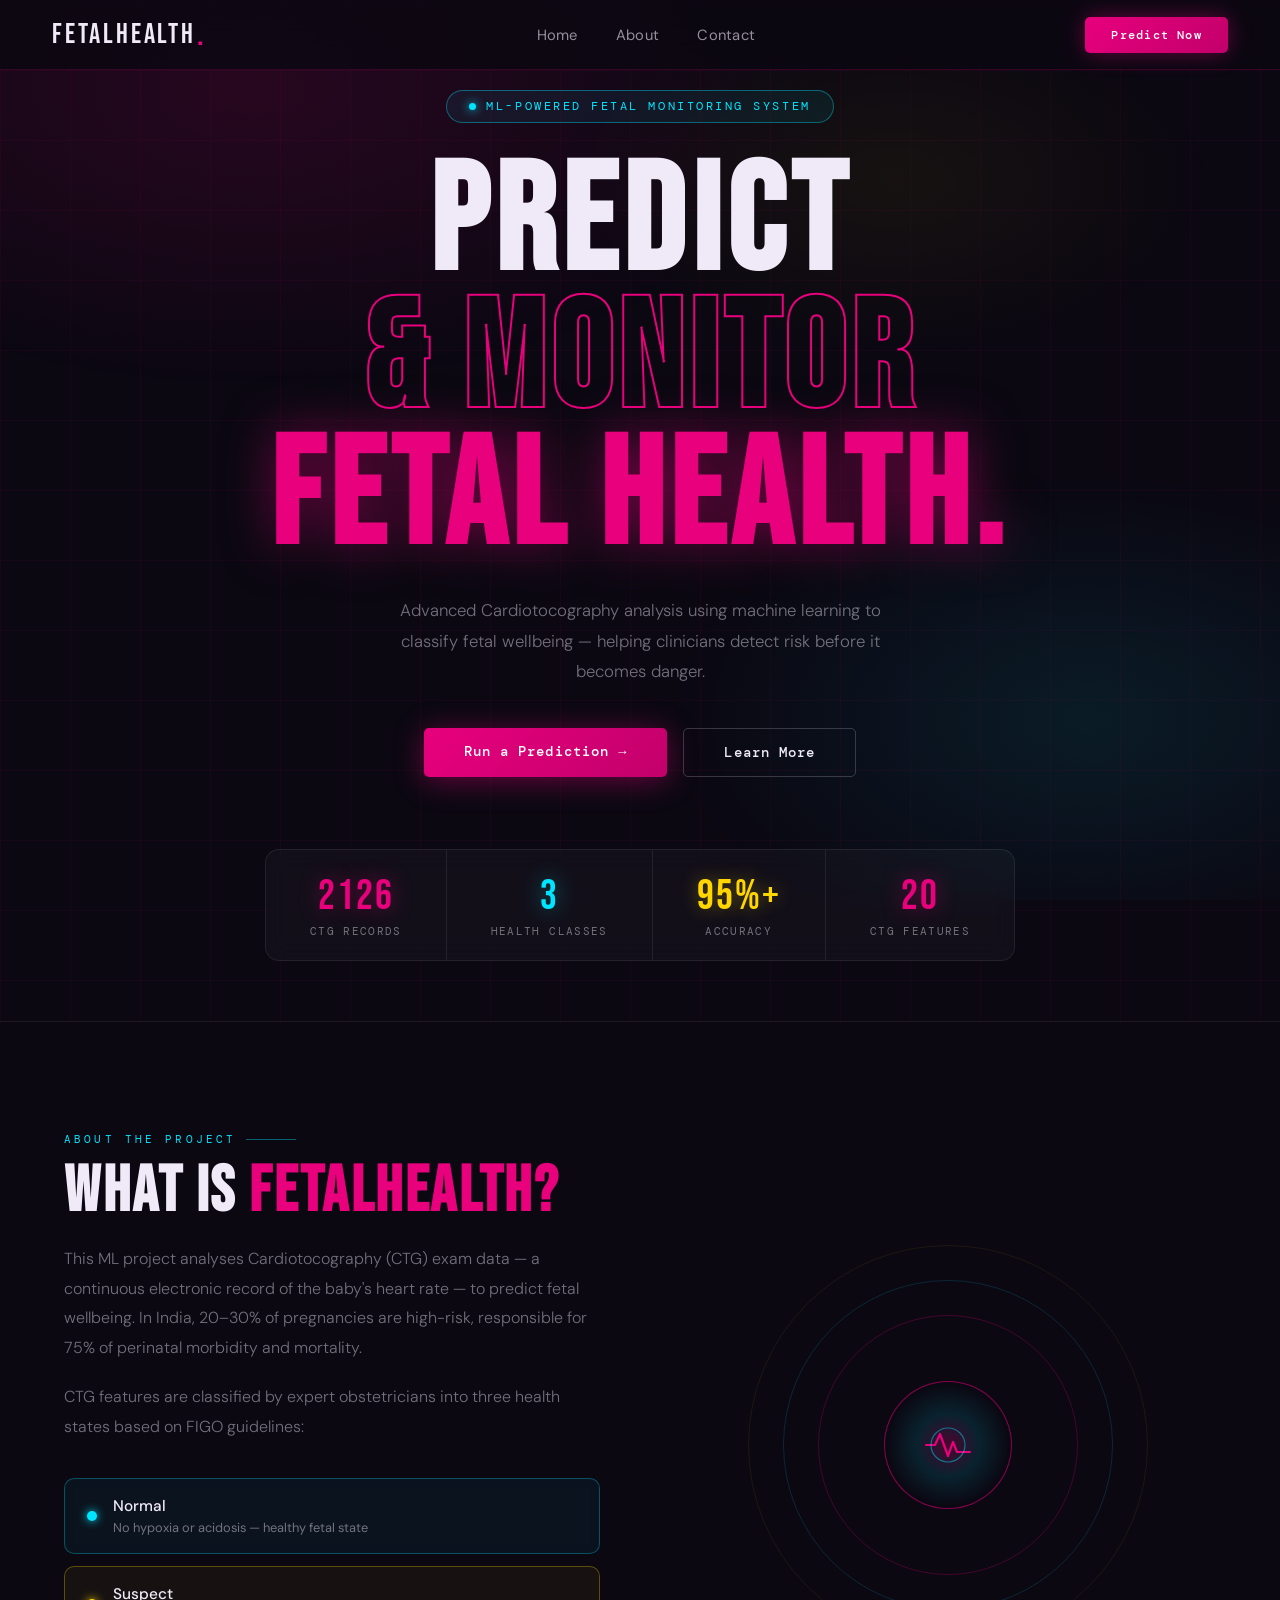
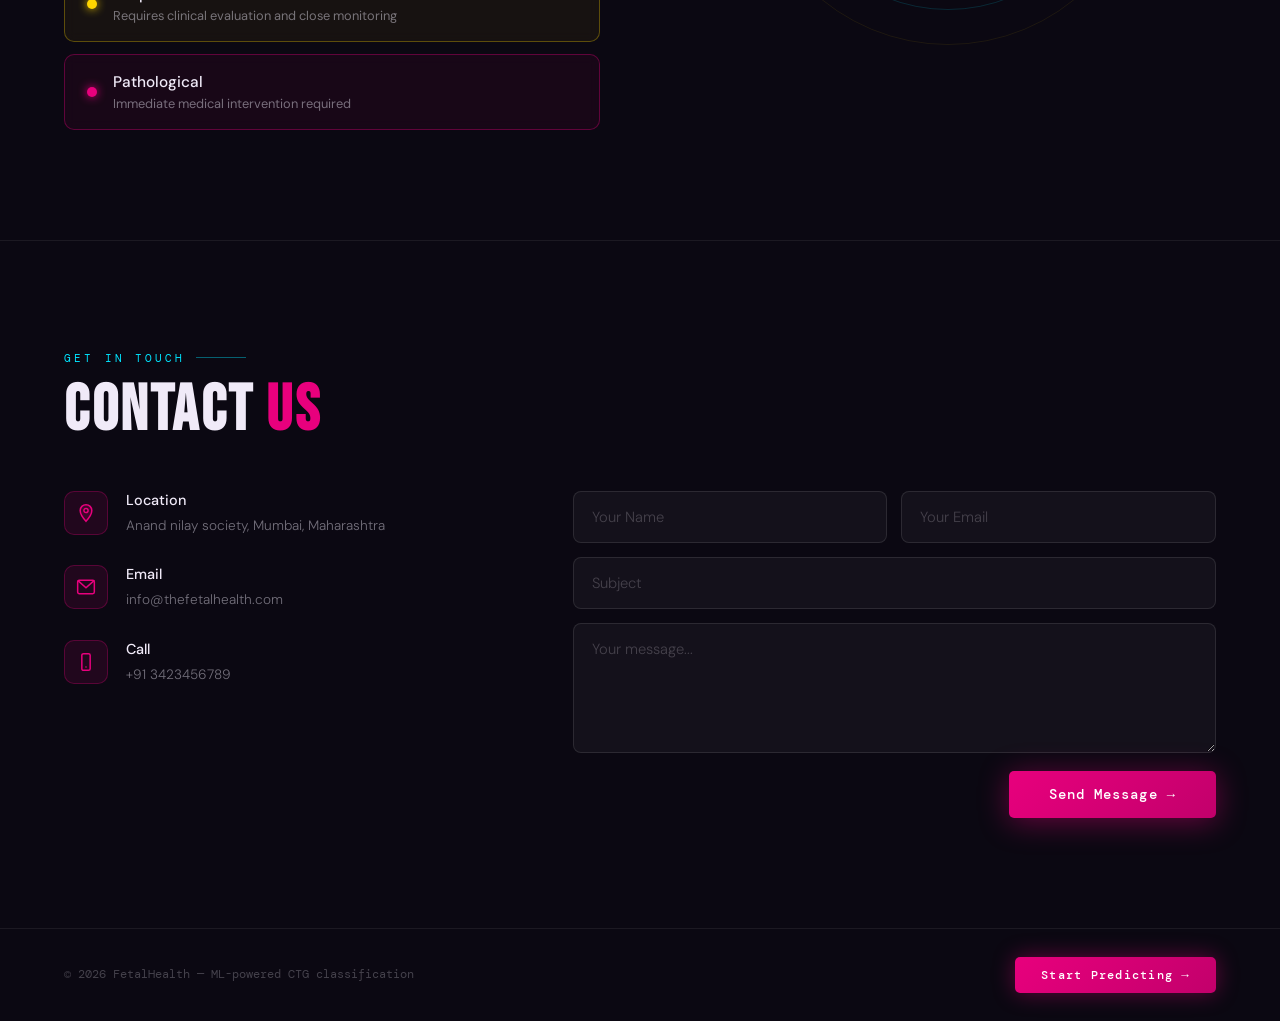
==== templates/index.html @ 4afc0b42 "Uploading All Files" ====
<!DOCTYPE html>
<html lang="en">
<head>
  <meta charset="UTF-8"/>
  <meta name="viewport" content="width=device-width, initial-scale=1.0"/>
  <title>FetalHealth — Predict & Monitor</title>
  <link href="https://fonts.googleapis.com/css2?family=Bebas+Neue&family=DM+Sans:ital,wght@0,300;0,400;0,500;1,300&family=DM+Mono:wght@400;500&display=swap" rel="stylesheet"/>
  <style>
    *,*::before,*::after{box-sizing:border-box;margin:0;padding:0}
    :root{
      --bg:#0b0812;
      --magenta:#e8007d;
      --magenta2:#ff2d9e;
      --cyan:#00e5ff;
      --gold:#ffd600;
      --white:#f0eaf8;
      --muted:rgba(240,234,248,0.45);
    }
    html{scroll-behavior:smooth}
    body{background:var(--bg);color:var(--white);font-family:'DM Sans',sans-serif;font-size:16px;overflow-x:hidden;min-height:100vh}
    body::before{
      content:'';position:fixed;inset:0;z-index:0;pointer-events:none;
      background:
        radial-gradient(ellipse 80% 60% at 20% 10%,rgba(232,0,125,0.13) 0%,transparent 55%),
        radial-gradient(ellipse 60% 50% at 85% 80%,rgba(0,229,255,0.09) 0%,transparent 55%),
        radial-gradient(ellipse 50% 40% at 70% 20%,rgba(255,214,0,0.05) 0%,transparent 50%);
    }

    /* NAV */
    nav{
      position:fixed;top:0;left:0;right:0;z-index:200;
      display:flex;align-items:center;justify-content:space-between;
      padding:0 52px;height:70px;
      background:rgba(11,8,18,0.82);
      backdrop-filter:blur(20px);
      border-bottom:1px solid rgba(232,0,125,0.18);
    }
    .logo{font-family:'Bebas Neue',sans-serif;font-size:1.75rem;letter-spacing:0.1em;color:var(--white);text-decoration:none;display:flex;align-items:center}
    .logo .dot{color:var(--magenta);font-size:2.2rem;line-height:0.5;margin-left:1px}
    .nav-links{display:flex;gap:38px;align-items:center}
    .nav-links a{color:var(--white);text-decoration:none;font-size:0.92rem;font-weight:400;opacity:0.6;transition:opacity .2s,color .2s;letter-spacing:0.02em}
    .nav-links a:hover{opacity:1;color:var(--cyan)}
    .btn-cta{
      font-family:'DM Mono',monospace;font-size:0.78rem;font-weight:500;letter-spacing:0.1em;
      padding:10px 26px;border-radius:5px;
      background:linear-gradient(135deg,var(--magenta),#c2006b);
      color:#fff;border:none;cursor:pointer;text-decoration:none;
      box-shadow:0 0 22px rgba(232,0,125,0.4);
      transition:box-shadow .25s,transform .15s;
    }
    .btn-cta:hover{box-shadow:0 0 38px rgba(232,0,125,0.65);transform:translateY(-1px)}

    /* HERO */
    .hero{
      position:relative;z-index:1;
      min-height:100vh;display:flex;flex-direction:column;align-items:center;justify-content:center;
      text-align:center;padding:90px 24px 60px;overflow:hidden;
    }
    .hero-grid{
      position:absolute;inset:0;pointer-events:none;
      background-image:linear-gradient(rgba(232,0,125,0.055) 1px,transparent 1px),linear-gradient(90deg,rgba(232,0,125,0.055) 1px,transparent 1px);
      background-size:70px 70px;
      animation:gridMove 22s linear infinite;
    }
    @keyframes gridMove{from{background-position:0 0}to{background-position:70px 70px}}
    .pill{
      position:relative;
      font-family:'DM Mono',monospace;font-size:0.72rem;letter-spacing:0.22em;text-transform:uppercase;
      padding:8px 22px;border-radius:100px;
      border:1px solid rgba(0,229,255,0.38);color:var(--cyan);
      background:rgba(0,229,255,0.07);margin-bottom:34px;
      animation:fadeUp .6s ease both;
      display:inline-flex;align-items:center;gap:10px;
    }
    .pill-dot{width:7px;height:7px;border-radius:50%;background:var(--cyan);box-shadow:0 0 10px var(--cyan);animation:blink 1.6s ease-in-out infinite}
    @keyframes blink{0%,100%{opacity:1}50%{opacity:0.25}}
    h1.hero-title{
      position:relative;
      font-family:'Bebas Neue',sans-serif;
      font-size:clamp(4.2rem,12vw,9.5rem);
      line-height:.9;letter-spacing:.04em;
      animation:fadeUp .7s .1s ease both;
    }
    h1.hero-title .outline{-webkit-text-stroke:2px var(--magenta);color:transparent;display:block}
    h1.hero-title .filled{color:var(--magenta);text-shadow:0 0 50px rgba(232,0,125,.5);display:block}
    .hero-sub{
      position:relative;margin-top:28px;max-width:520px;
      font-size:1.05rem;font-weight:300;line-height:1.8;color:var(--muted);
      animation:fadeUp .7s .2s ease both;
    }
    .hero-btns{
      position:relative;margin-top:42px;display:flex;gap:16px;flex-wrap:wrap;justify-content:center;
      animation:fadeUp .7s .3s ease both;
    }
    .btn-primary{
      font-family:'DM Mono',monospace;font-size:0.85rem;font-weight:500;letter-spacing:.08em;
      padding:15px 40px;border-radius:5px;
      background:linear-gradient(135deg,var(--magenta),#c2006b);
      color:#fff;border:none;cursor:pointer;text-decoration:none;
      box-shadow:0 4px 30px rgba(232,0,125,.42);
      transition:transform .15s,box-shadow .2s;
    }
    .btn-primary:hover{transform:translateY(-2px);box-shadow:0 8px 40px rgba(232,0,125,.6)}
    .btn-ghost{
      font-family:'DM Mono',monospace;font-size:0.85rem;font-weight:500;letter-spacing:.08em;
      padding:15px 40px;border-radius:5px;
      background:transparent;color:var(--white);
      border:1px solid rgba(240,234,248,.2);
      text-decoration:none;cursor:pointer;
      transition:border-color .2s,background .2s;
    }
    .btn-ghost:hover{border-color:rgba(240,234,248,.5);background:rgba(255,255,255,.04)}
    .hero-stats{
      position:relative;margin-top:72px;
      display:flex;
      border:1px solid rgba(255,255,255,.08);border-radius:14px;overflow:hidden;
      background:rgba(255,255,255,.03);backdrop-filter:blur(12px);
      animation:fadeUp .7s .4s ease both;
    }
    .stat{padding:22px 44px;text-align:center}
    .stat+.stat{border-left:1px solid rgba(255,255,255,.08)}
    .sv{font-family:'Bebas Neue',sans-serif;font-size:2.6rem;letter-spacing:.05em}
    .sv.m{color:var(--magenta);text-shadow:0 0 22px rgba(232,0,125,.45)}
    .sv.c{color:var(--cyan);text-shadow:0 0 22px rgba(0,229,255,.45)}
    .sv.g{color:var(--gold);text-shadow:0 0 18px rgba(255,214,0,.35)}
    .sl{font-size:.7rem;color:var(--muted);letter-spacing:.12em;margin-top:3px;font-family:'DM Mono',monospace;text-transform:uppercase}

    /* ABOUT */
    #about{position:relative;z-index:1;padding:110px 64px;border-top:1px solid rgba(255,255,255,.07)}
    .sec-tag{font-family:'DM Mono',monospace;font-size:.7rem;letter-spacing:.28em;text-transform:uppercase;color:var(--cyan);margin-bottom:14px;display:flex;align-items:center;gap:10px}
    .sec-tag::after{content:'';width:50px;height:1px;background:var(--cyan);opacity:.4}
    .about-grid{display:grid;grid-template-columns:1fr 1fr;gap:80px;align-items:center;margin-top:8px}
    h2.sh{font-family:'Bebas Neue',sans-serif;font-size:clamp(2.8rem,5vw,4.6rem);line-height:1;letter-spacing:.04em}
    h2.sh em{font-style:normal;color:var(--magenta)}
    .about-p{margin-top:20px;font-size:1rem;line-height:1.85;color:var(--muted);font-weight:300}
    .class-list{margin-top:36px;display:flex;flex-direction:column;gap:12px}
    .cls{display:flex;align-items:center;gap:16px;padding:17px 22px;border-radius:10px;border:1px solid;backdrop-filter:blur(6px);transition:transform .2s;cursor:default}
    .cls:hover{transform:translateX(7px)}
    .cls.n{border-color:rgba(0,229,255,.3);background:rgba(0,229,255,.05)}
    .cls.s{border-color:rgba(255,214,0,.3);background:rgba(255,214,0,.05)}
    .cls.p{border-color:rgba(232,0,125,.35);background:rgba(232,0,125,.06)}
    .cls-dot{width:10px;height:10px;border-radius:50%;flex-shrink:0}
    .cls.n .cls-dot{background:var(--cyan);box-shadow:0 0 10px var(--cyan)}
    .cls.s .cls-dot{background:var(--gold);box-shadow:0 0 10px var(--gold)}
    .cls.p .cls-dot{background:var(--magenta);box-shadow:0 0 10px var(--magenta)}
    .cls-name{font-weight:500;font-size:.96rem}
    .cls-desc{font-size:.8rem;color:var(--muted);margin-top:3px}
    .about-orb{position:relative;display:flex;align-items:center;justify-content:center;height:400px}
    .orb-ring{position:absolute;border-radius:50%;border:1px solid;animation:spin 14s linear infinite}
    .orb-ring:nth-child(1){width:260px;height:260px;border-color:rgba(232,0,125,.25);animation-duration:14s}
    .orb-ring:nth-child(2){width:330px;height:330px;border-color:rgba(0,229,255,.15);animation-duration:20s;animation-direction:reverse}
    .orb-ring:nth-child(3){width:400px;height:400px;border-color:rgba(255,214,0,.08);animation-duration:28s}
    @keyframes spin{from{transform:rotate(0deg)}to{transform:rotate(360deg)}}
    .orb-core{
      width:128px;height:128px;border-radius:50%;
      background:radial-gradient(circle,rgba(232,0,125,.28),rgba(0,229,255,.12),transparent 70%);
      border:1.5px solid rgba(232,0,125,.55);
      display:flex;align-items:center;justify-content:center;z-index:2;
      animation:glow 3s ease-in-out infinite;
    }
    @keyframes glow{0%,100%{box-shadow:0 0 24px rgba(232,0,125,.3)}50%{box-shadow:0 0 56px rgba(232,0,125,.6),0 0 90px rgba(0,229,255,.18)}}
    .orb-core svg{width:54px;height:54px}

    /* CONTACT */
    #contact{position:relative;z-index:1;padding:110px 64px;border-top:1px solid rgba(255,255,255,.07)}
    .contact-grid{display:grid;grid-template-columns:1fr 1.5fr;gap:80px;margin-top:48px}
    .ci-list{display:flex;flex-direction:column;gap:28px}
    .ci{display:flex;gap:18px;align-items:flex-start}
    .ci-icon{width:44px;height:44px;border-radius:10px;flex-shrink:0;background:rgba(232,0,125,.1);border:1px solid rgba(232,0,125,.28);display:flex;align-items:center;justify-content:center}
    .ci-icon svg{width:20px;height:20px;stroke:var(--magenta);fill:none;stroke-width:1.8}
    .ci strong{display:block;font-size:.9rem;font-weight:500;margin-bottom:5px}
    .ci span{font-size:.85rem;color:var(--muted);line-height:1.65;font-weight:300}
    .cform{display:flex;flex-direction:column;gap:14px}
    .cform-row{display:grid;grid-template-columns:1fr 1fr;gap:14px}
    .cform input,.cform textarea{
      background:rgba(255,255,255,.04);border:1px solid rgba(255,255,255,.1);
      border-radius:8px;padding:15px 18px;color:var(--white);
      font-family:'DM Sans',sans-serif;font-size:.92rem;font-weight:300;
      outline:none;width:100%;transition:border-color .2s,background .2s;
    }
    .cform input:focus,.cform textarea:focus{border-color:rgba(232,0,125,.5);background:rgba(232,0,125,.04)}
    .cform input::placeholder,.cform textarea::placeholder{color:rgba(240,234,248,.22)}
    .cform textarea{min-height:130px;resize:vertical}

    /* FOOTER */
    footer{position:relative;z-index:1;padding:28px 64px;border-top:1px solid rgba(255,255,255,.07);display:flex;align-items:center;justify-content:space-between}
    footer p{font-family:'DM Mono',monospace;font-size:.72rem;color:rgba(240,234,248,.25)}

    @keyframes fadeUp{from{opacity:0;transform:translateY(28px)}to{opacity:1;transform:translateY(0)}}

    @media(max-width:960px){
      nav{padding:0 20px}
      #about,#contact{padding:70px 24px}
      .about-grid,.contact-grid{grid-template-columns:1fr;gap:48px}
      .about-orb{height:280px}
      .hero-stats{flex-direction:column}
      .stat+.stat{border-left:none;border-top:1px solid rgba(255,255,255,.08)}
      footer{padding:20px 24px;flex-direction:column;gap:14px;text-align:center}
    }
    @media(max-width:600px){
      .nav-links{display:none}
      .cform-row{grid-template-columns:1fr}
      .hero-stats{width:100%}
      .stat{padding:18px 24px}
    }
  </style>
</head>
<body>

<nav>
  <a href="/" class="logo">FetalHealth<span class="dot">.</span></a>
  <div class="nav-links">
    <a href="/">Home</a>
    <a href="#about">About</a>
    <a href="#contact">Contact</a>
  </div>
  <a href="/predict" class="btn-cta">Predict Now</a>
</nav>

<section class="hero">
  <div class="hero-grid"></div>
  <div class="pill"><span class="pill-dot"></span>ML-Powered Fetal Monitoring System</div>
  <h1 class="hero-title">
    <span>Predict</span>
    <span class="outline">&amp; Monitor</span>
    <span class="filled">Fetal Health.</span>
  </h1>
  <p class="hero-sub">Advanced Cardiotocography analysis using machine learning to classify fetal wellbeing — helping clinicians detect risk before it becomes danger.</p>
  <div class="hero-btns">
    <a href="/predict" class="btn-primary">Run a Prediction →</a>
    <a href="#about" class="btn-ghost">Learn More</a>
  </div>
  <div class="hero-stats">
    <div class="stat"><div class="sv m">2126</div><div class="sl">CTG Records</div></div>
    <div class="stat"><div class="sv c">3</div><div class="sl">Health Classes</div></div>
    <div class="stat"><div class="sv g">95%+</div><div class="sl">Accuracy</div></div>
    <div class="stat"><div class="sv m">20</div><div class="sl">CTG Features</div></div>
  </div>
</section>

<section id="about">
  <div class="sec-tag">About the Project</div>
  <div class="about-grid">
    <div>
      <h2 class="sh">What is <em>FetalHealth?</em></h2>
      <p class="about-p">This ML project analyses Cardiotocography (CTG) exam data — a continuous electronic record of the baby's heart rate — to predict fetal wellbeing. In India, 20–30% of pregnancies are high-risk, responsible for 75% of perinatal morbidity and mortality.</p>
      <p class="about-p">CTG features are classified by expert obstetricians into three health states based on FIGO guidelines:</p>
      <div class="class-list">
        <div class="cls n"><div class="cls-dot"></div><div><div class="cls-name">Normal</div><div class="cls-desc">No hypoxia or acidosis — healthy fetal state</div></div></div>
        <div class="cls s"><div class="cls-dot"></div><div><div class="cls-name">Suspect</div><div class="cls-desc">Requires clinical evaluation and close monitoring</div></div></div>
        <div class="cls p"><div class="cls-dot"></div><div><div class="cls-name">Pathological</div><div class="cls-desc">Immediate medical intervention required</div></div></div>
      </div>
    </div>
    <div class="about-orb">
      <div class="orb-ring"></div><div class="orb-ring"></div><div class="orb-ring"></div>
      <div class="orb-core">
        <svg viewBox="0 0 54 54" fill="none" xmlns="http://www.w3.org/2000/svg">
          <path d="M5 27h9l5-11 8 22 5-14 4 10h13" stroke="#e8007d" stroke-width="2.2" stroke-linecap="round" stroke-linejoin="round"/>
          <path d="M27 10C17.6 10 10 17.6 10 27s7.6 17 17 17 17-7.6 17-17S36.4 10 27 10z" stroke="rgba(0,229,255,0.45)" stroke-width="1.2"/>
        </svg>
      </div>
    </div>
  </div>
</section>

<section id="contact">
  <div class="sec-tag">Get in Touch</div>
  <h2 class="sh">Contact <em>Us</em></h2>
  <div class="contact-grid">
    <div class="ci-list">
      <div class="ci">
        <div class="ci-icon"><svg viewBox="0 0 24 24"><path d="M12 2C8.13 2 5 5.13 5 9c0 5.25 7 13 7 13s7-7.75 7-13c0-3.87-3.13-7-7-7zm0 9.5A2.5 2.5 0 1 1 12 6.5a2.5 2.5 0 0 1 0 5z" stroke="var(--magenta)" fill="rgba(232,0,125,0.15)"/></svg></div>
        <div><strong>Location</strong><span>Anand nilay society, Mumbai, Maharashtra</span></div>
      </div>
      <div class="ci">
        <div class="ci-icon"><svg viewBox="0 0 24 24"><rect x="2" y="4" width="20" height="16" rx="2"/><polyline points="2,4 12,13 22,4"/></svg></div>
        <div><strong>Email</strong><span>info@thefetalhealth.com</span></div>
      </div>
      <div class="ci">
        <div class="ci-icon"><svg viewBox="0 0 24 24"><rect x="7" y="2" width="10" height="20" rx="2"/><circle cx="12" cy="18" r="1" fill="var(--magenta)" stroke="none"/></svg></div>
        <div><strong>Call</strong><span>+91 3423456789</span></div>
      </div>
    </div>
    <form class="cform" onsubmit="return false">
      <div class="cform-row">
        <input type="text" placeholder="Your Name"/>
        <input type="email" placeholder="Your Email"/>
      </div>
      <input type="text" placeholder="Subject"/>
      <textarea placeholder="Your message..."></textarea>
      <button type="submit" class="btn-primary" style="align-self:flex-end;margin-top:4px">Send Message →</button>
    </form>
  </div>
</section>

<footer>
  <p>© 2026 FetalHealth — ML-powered CTG classification</p>
  <a href="/predict" class="btn-cta">Start Predicting →</a>
</footer>

</body>
</html>
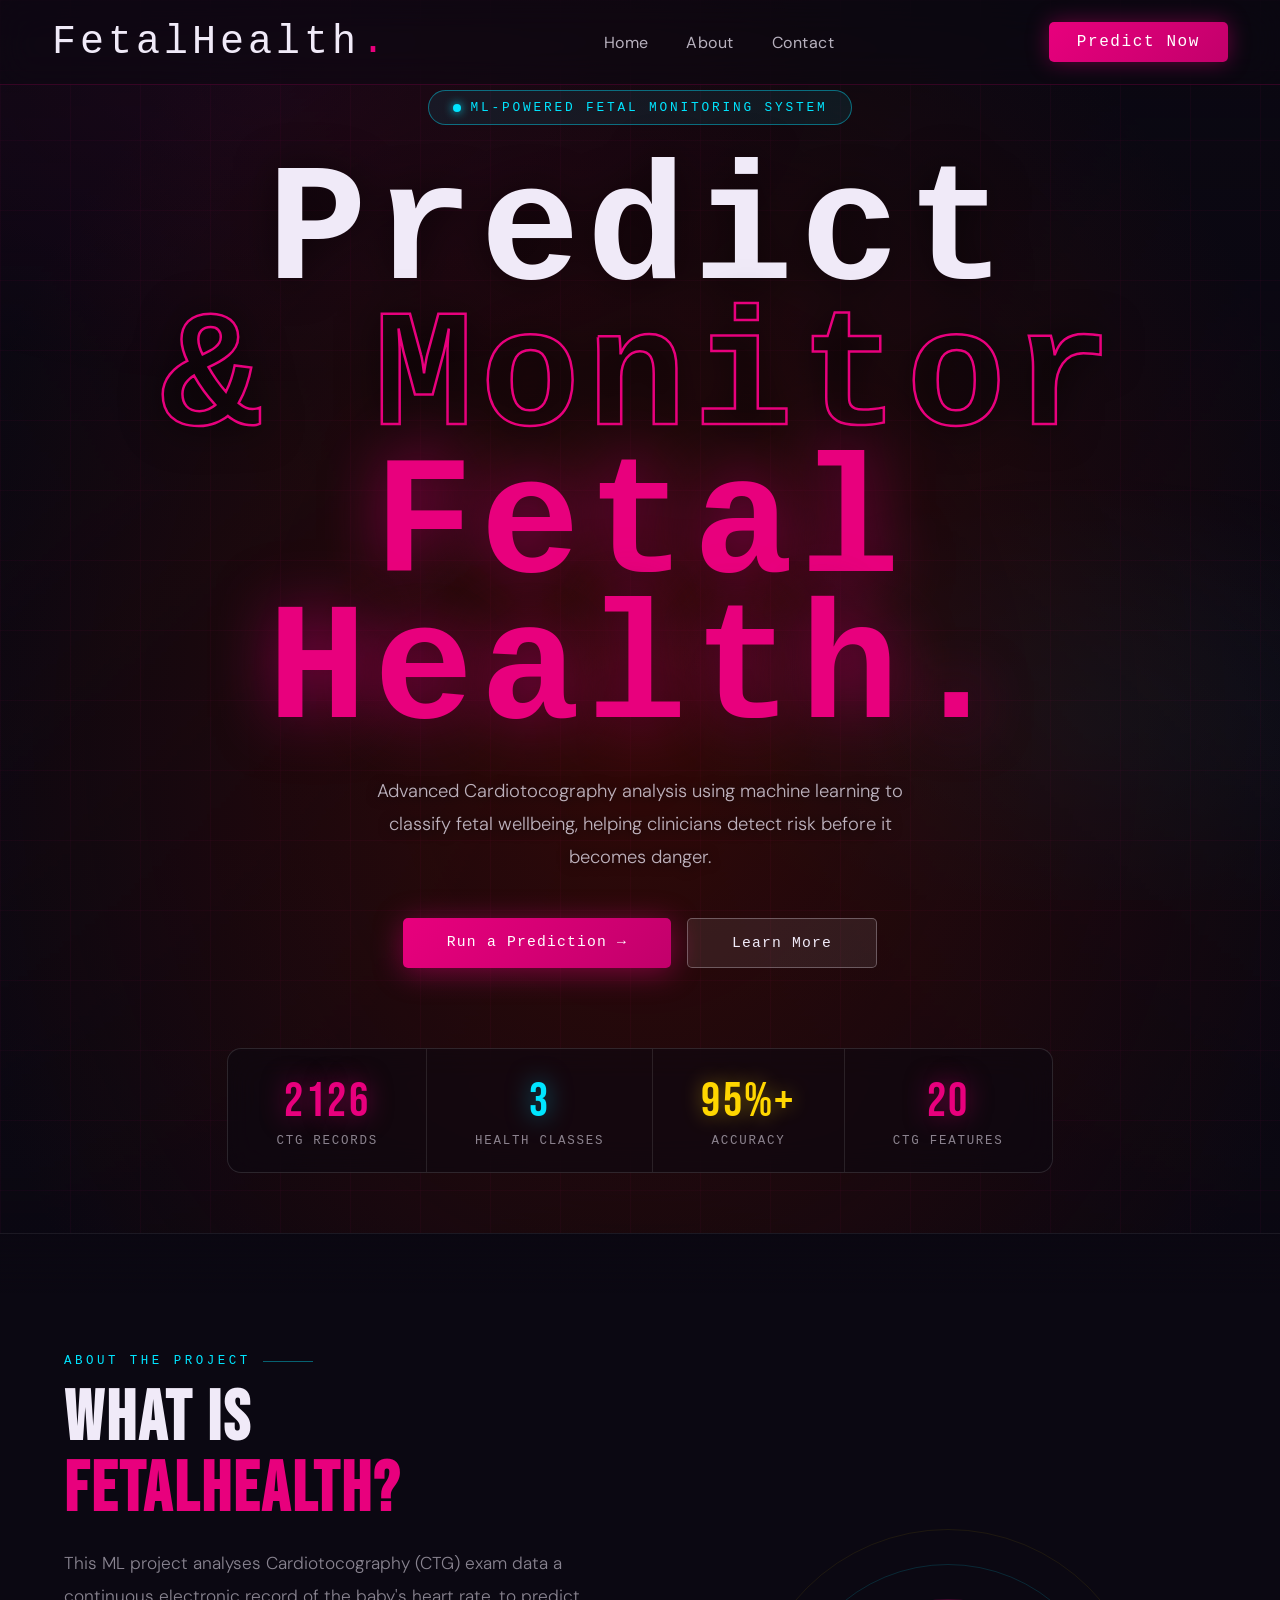
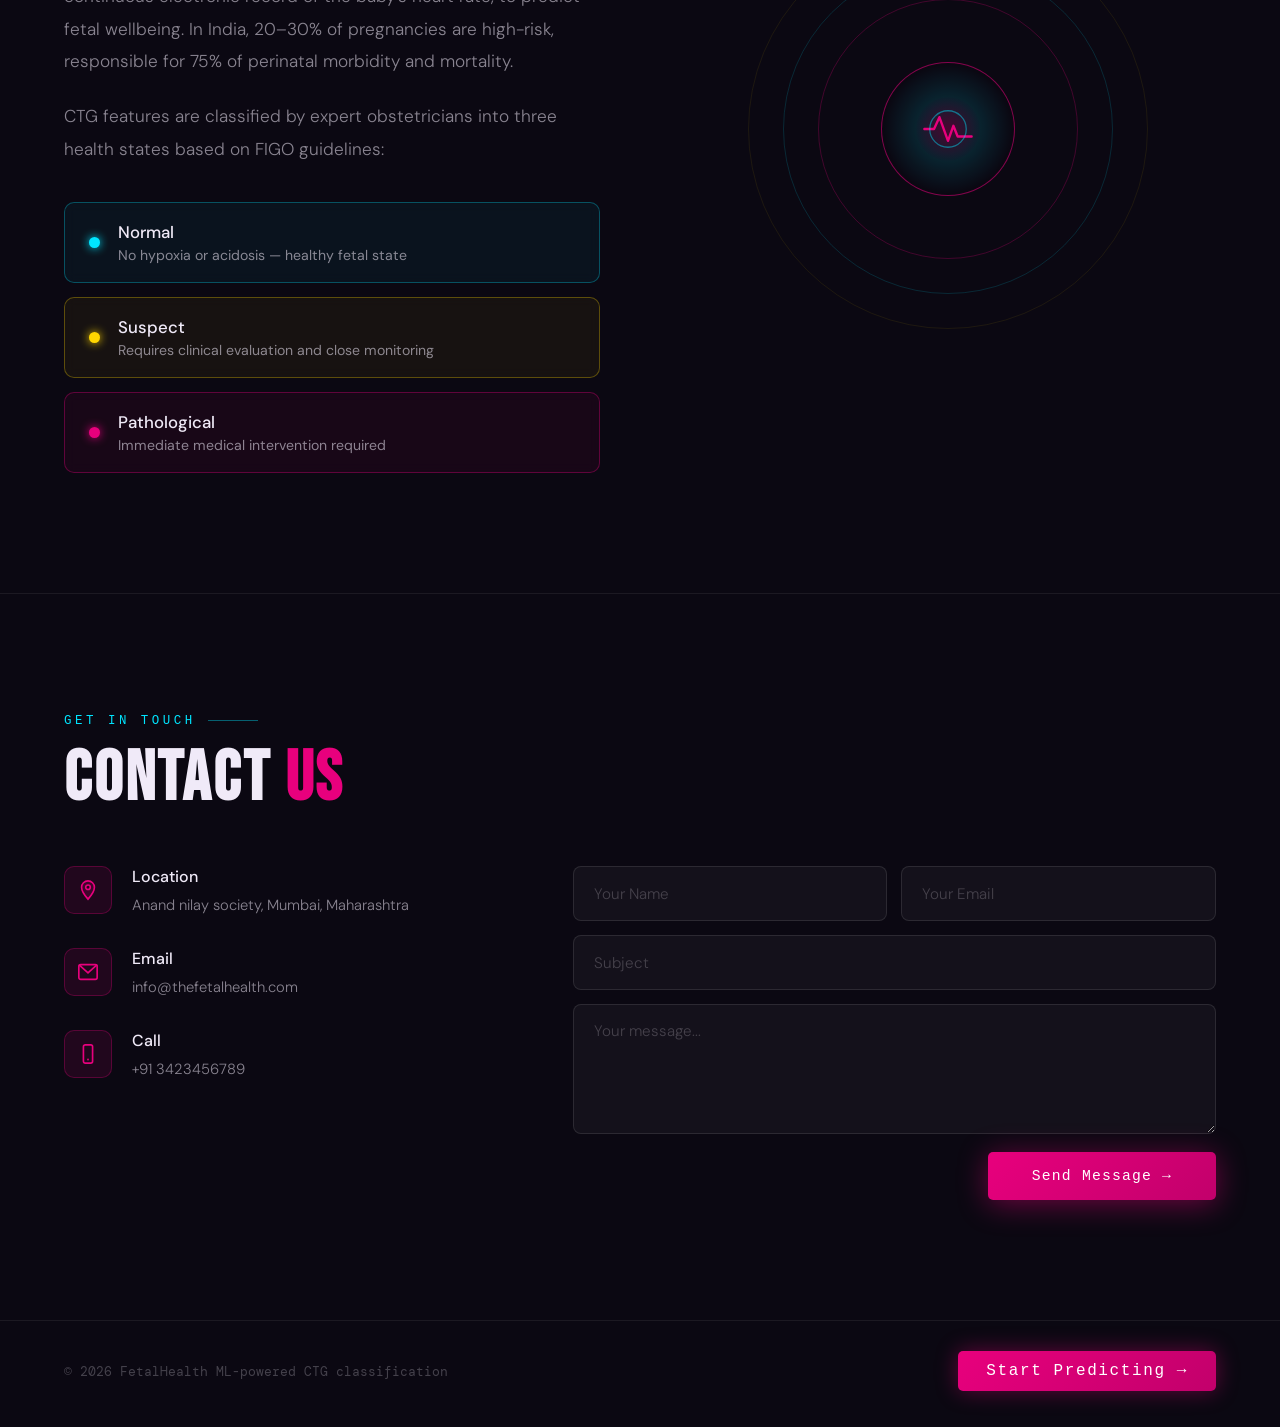
==== commit 810ca61a: "Changing the  model and solving some minor error" ====
--- a/templates/index.html
+++ b/templates/index.html
@@ -14,35 +14,43 @@
       --cyan:#00e5ff;
       --gold:#ffd600;
       --white:#f0eaf8;
-      --muted:rgba(240,234,248,0.45);
+      --muted:rgba(240,234,248,0.55);
     }
     html{scroll-behavior:smooth}
-    body{background:var(--bg);color:var(--white);font-family:'DM Sans',sans-serif;font-size:16px;overflow-x:hidden;min-height:100vh}
-    body::before{
-      content:'';position:fixed;inset:0;z-index:0;pointer-events:none;
-      background:
-        radial-gradient(ellipse 80% 60% at 20% 10%,rgba(232,0,125,0.13) 0%,transparent 55%),
-        radial-gradient(ellipse 60% 50% at 85% 80%,rgba(0,229,255,0.09) 0%,transparent 55%),
-        radial-gradient(ellipse 50% 40% at 70% 20%,rgba(255,214,0,0.05) 0%,transparent 50%);
+    body{
+      background:var(--bg);
+      color:var(--white);
+      font-family:'DM Sans',sans-serif;
+      font: size 18px; /* increased base font */
+      overflow-x:hidden;
+      min-height:100vh;
     }
 
     /* NAV */
     nav{
       position:fixed;top:0;left:0;right:0;z-index:200;
       display:flex;align-items:center;justify-content:space-between;
-      padding:0 52px;height:70px;
-      background:rgba(11,8,18,0.82);
-      backdrop-filter:blur(20px);
+      padding:0 52px;height: 85px;
+      background:rgba(11,8,18,0.55);
+      backdrop-filter:blur(18px);
       border-bottom:1px solid rgba(232,0,125,0.18);
     }
-    .logo{font-family:'Bebas Neue',sans-serif;font-size:1.75rem;letter-spacing:0.1em;color:var(--white);text-decoration:none;display:flex;align-items:center}
-    .logo .dot{color:var(--magenta);font-size:2.2rem;line-height:0.5;margin-left:1px}
+    .logo{
+      font-family:'Sans serif',monospace;
+      font-size:2.5rem;letter-spacing:0.1em;
+      color:var(--white);text-decoration:none;display:flex;align-items:center;
+    }
+    .logo .dot{color:var(--magenta);font-size:2.5rem;line-height:0.5;margin-left:1px}
     .nav-links{display:flex;gap:38px;align-items:center}
-    .nav-links a{color:var(--white);text-decoration:none;font-size:0.92rem;font-weight:400;opacity:0.6;transition:opacity .2s,color .2s;letter-spacing:0.02em}
+    .nav-links a{
+      color:var(--white);text-decoration:none;
+      font: size 1.09rem;font-weight:400;opacity:0.75;
+      transition:opacity .2s,color .2s;letter-spacing:0.03em;
+    }
     .nav-links a:hover{opacity:1;color:var(--cyan)}
     .btn-cta{
-      font-family:'DM Mono',monospace;font-size:0.78rem;font-weight:500;letter-spacing:0.1em;
-      padding:10px 26px;border-radius:5px;
+      font-family:'Sans serif',monospace;font: size 1em;font-weight:500;letter-spacing:0.1em;
+      padding:11px 28px;border-radius:5px;
       background:linear-gradient(135deg,var(--magenta),#c2006b);
       color:#fff;border:none;cursor:pointer;text-decoration:none;
       box-shadow:0 0 22px rgba(232,0,125,0.4);
@@ -50,101 +58,178 @@
     }
     .btn-cta:hover{box-shadow:0 0 38px rgba(232,0,125,0.65);transform:translateY(-1px)}
 
-    /* HERO */
+    /* ── HERO with real baby image ── */
     .hero{
       position:relative;z-index:1;
-      min-height:100vh;display:flex;flex-direction:column;align-items:center;justify-content:center;
-      text-align:center;padding:90px 24px 60px;overflow:hidden;
-    }
+      min-height:100vh;
+      display:flex;flex-direction:column;
+      align-items:center;justify-content:center;
+      text-align:center;
+      padding:90px 24px 60px;
+      overflow:hidden;
+    }
+
+    /* Real fetal ultrasound / baby in womb image from Unsplash (free) */
+    .hero-bg-img{
+      position:absolute;inset:0;z-index:0;
+      background-image: url('https://images.unsplash.com/photo-1584820927498-cfe5211fd8bf?w=1800&q=80');
+      background-size:cover;
+      background-position:center 30%;
+      background-repeat:no-repeat;
+      filter:brightness(0.38) saturate(0.7);
+    }
+
+    /* Dark warm overlay on top of image — matches original red-dark mood */
+    .hero-overlay{
+      position:absolute;inset:0;z-index:1;
+      background:
+        radial-gradient(ellipse 80% 100% at 50% 60%, rgba(80,10,0,0.55) 0%, transparent 70%),
+        linear-gradient(180deg, rgba(11,8,18,0.45) 0%, rgba(11,8,18,0.15) 40%, rgba(11,8,18,0.65) 100%);
+    }
+
+    /* Subtle animated grid on top of image */
     .hero-grid{
-      position:absolute;inset:0;pointer-events:none;
-      background-image:linear-gradient(rgba(232,0,125,0.055) 1px,transparent 1px),linear-gradient(90deg,rgba(232,0,125,0.055) 1px,transparent 1px);
+      position:absolute;inset:0;z-index:2;pointer-events:none;
+      background-image:
+        linear-gradient(rgba(232,0,125,0.04) 1px,transparent 1px),
+        linear-gradient(90deg,rgba(232,0,125,0.04) 1px,transparent 1px);
       background-size:70px 70px;
       animation:gridMove 22s linear infinite;
     }
     @keyframes gridMove{from{background-position:0 0}to{background-position:70px 70px}}
+
+    /* All hero content sits above the bg */
+    .hero-content{
+      position:relative;z-index:3;
+      display:flex;flex-direction:column;
+      align-items:center;
+    }
+
     .pill{
-      position:relative;
-      font-family:'DM Mono',monospace;font-size:0.72rem;letter-spacing:0.22em;text-transform:uppercase;
-      padding:8px 22px;border-radius:100px;
-      border:1px solid rgba(0,229,255,0.38);color:var(--cyan);
-      background:rgba(0,229,255,0.07);margin-bottom:34px;
+      font-family:'Sans serif',monospace;font-size:0.8rem;letter-spacing:0.22em;text-transform:uppercase;
+      padding:9px 24px;border-radius:100px;
+      border:1px solid rgba(0,229,255,0.42);color:var(--cyan);
+      background:rgba(0,229,255,0.08);margin-bottom:36px;
       animation:fadeUp .6s ease both;
       display:inline-flex;align-items:center;gap:10px;
     }
-    .pill-dot{width:7px;height:7px;border-radius:50%;background:var(--cyan);box-shadow:0 0 10px var(--cyan);animation:blink 1.6s ease-in-out infinite}
+    .pill-dot{
+      width:8px;height:8px;border-radius:50%;
+      background:var(--cyan);box-shadow:0 0 10px var(--cyan);
+      animation:blink 1.6s ease-in-out infinite;
+    }
     @keyframes blink{0%,100%{opacity:1}50%{opacity:0.25}}
+
     h1.hero-title{
-      position:relative;
-      font-family:'Bebas Neue',sans-serif;
-      font-size:clamp(4.2rem,12vw,9.5rem);
-      line-height:.9;letter-spacing:.04em;
+      font-family:'Sans serif',monospace;
+      font-size:clamp(4rem,13vw,10.5rem);
+      line-height:.88;letter-spacing:.04em;
       animation:fadeUp .7s .1s ease both;
-    }
-    h1.hero-title .outline{-webkit-text-stroke:2px var(--magenta);color:transparent;display:block}
-    h1.hero-title .filled{color:var(--magenta);text-shadow:0 0 50px rgba(232,0,125,.5);display:block}
+      text-shadow:0 2px 40px rgba(0,0,0,0.6);
+    }
+    h1.hero-title .outline{
+      -webkit-text-stroke:2.5px var(--magenta);
+      color:transparent;display:block;
+    }
+    h1.hero-title .filled{
+      color:var(--magenta);
+      text-shadow:0 0 60px rgba(232,0,125,.6),0 2px 40px rgba(0,0,0,0.5);
+      display:block;
+    }
+
     .hero-sub{
-      position:relative;margin-top:28px;max-width:520px;
-      font-size:1.05rem;font-weight:300;line-height:1.8;color:var(--muted);
+      margin-top:28px;max-width:560px;
+      font-size:1.15rem;font-weight:300;line-height:1.8;
+      color:rgba(240,234,248,0.75);
       animation:fadeUp .7s .2s ease both;
-    }
+      text-shadow:0 1px 12px rgba(0,0,0,0.8);
+    }
+
     .hero-btns{
-      position:relative;margin-top:42px;display:flex;gap:16px;flex-wrap:wrap;justify-content:center;
+      margin-top:44px;display:flex;gap:16px;flex-wrap:wrap;justify-content:center;
       animation:fadeUp .7s .3s ease both;
     }
     .btn-primary{
-      font-family:'DM Mono',monospace;font-size:0.85rem;font-weight:500;letter-spacing:.08em;
-      padding:15px 40px;border-radius:5px;
+      font-family:'Sans serif',monospace;font-size:0.92rem;font-weight:500;letter-spacing:.08em;
+      padding:16px 44px;border-radius:5px;
       background:linear-gradient(135deg,var(--magenta),#c2006b);
       color:#fff;border:none;cursor:pointer;text-decoration:none;
-      box-shadow:0 4px 30px rgba(232,0,125,.42);
+      box-shadow:0 4px 30px rgba(232,0,125,.45);
       transition:transform .15s,box-shadow .2s;
     }
-    .btn-primary:hover{transform:translateY(-2px);box-shadow:0 8px 40px rgba(232,0,125,.6)}
+    .btn-primary:hover{transform:translateY(-2px);box-shadow:0 8px 40px rgba(232,0,125,.65)}
     .btn-ghost{
-      font-family:'DM Mono',monospace;font-size:0.85rem;font-weight:500;letter-spacing:.08em;
-      padding:15px 40px;border-radius:5px;
-      background:transparent;color:var(--white);
-      border:1px solid rgba(240,234,248,.2);
-      text-decoration:none;cursor:pointer;
+      font-family:'Sans serif',monospace;font-size:0.92rem;font-weight:500;letter-spacing:.08em;
+      padding:16px 44px;border-radius:5px;
+      background:rgba(255,255,255,0.08);
+      color:var(--white);
+      border:1px solid rgba(240,234,248,.3);
+      text-decoration:none;cursor:pointer;backdrop-filter:blur(4px);
       transition:border-color .2s,background .2s;
     }
-    .btn-ghost:hover{border-color:rgba(240,234,248,.5);background:rgba(255,255,255,.04)}
+    .btn-ghost:hover{border-color:rgba(240,234,248,.6);background:rgba(255,255,255,.14)}
+
     .hero-stats{
-      position:relative;margin-top:72px;
+      margin-top:80px;
       display:flex;
-      border:1px solid rgba(255,255,255,.08);border-radius:14px;overflow:hidden;
-      background:rgba(255,255,255,.03);backdrop-filter:blur(12px);
+      border:1px solid rgba(255,255,255,.12);border-radius:14px;overflow:hidden;
+      background:rgba(11,8,18,0.55);backdrop-filter:blur(16px);
       animation:fadeUp .7s .4s ease both;
     }
-    .stat{padding:22px 44px;text-align:center}
-    .stat+.stat{border-left:1px solid rgba(255,255,255,.08)}
-    .sv{font-family:'Bebas Neue',sans-serif;font-size:2.6rem;letter-spacing:.05em}
-    .sv.m{color:var(--magenta);text-shadow:0 0 22px rgba(232,0,125,.45)}
-    .sv.c{color:var(--cyan);text-shadow:0 0 22px rgba(0,229,255,.45)}
-    .sv.g{color:var(--gold);text-shadow:0 0 18px rgba(255,214,0,.35)}
-    .sl{font-size:.7rem;color:var(--muted);letter-spacing:.12em;margin-top:3px;font-family:'DM Mono',monospace;text-transform:uppercase}
+    .stat{padding:24px 48px;text-align:center}
+    .stat+.stat{border-left:1px solid rgba(255,255,255,.1)}
+    .sv{font-family:'Bebas Neue',sans-serif;font-size:3rem;letter-spacing:.05em}
+    .sv.m{color:var(--magenta);text-shadow:0 0 24px rgba(232,0,125,.5)}
+    .sv.c{color:var(--cyan);text-shadow:0 0 24px rgba(0,229,255,.5)}
+    .sv.g{color:var(--gold);text-shadow:0 0 20px rgba(255,214,0,.4)}
+    .sl{font-size:0.78rem;color:rgba(240,234,248,0.55);letter-spacing:.14em;margin-top:4px;font-family:'Sans serif',monospace;text-transform:uppercase}
 
     /* ABOUT */
-    #about{position:relative;z-index:1;padding:110px 64px;border-top:1px solid rgba(255,255,255,.07)}
-    .sec-tag{font-family:'DM Mono',monospace;font-size:.7rem;letter-spacing:.28em;text-transform:uppercase;color:var(--cyan);margin-bottom:14px;display:flex;align-items:center;gap:10px}
+    #about{
+      position:relative;z-index:1;
+      padding:120px 64px;
+      border-top:1px solid rgba(255,255,255,.07);
+      background:linear-gradient(180deg,rgba(11,8,18,0) 0%,var(--bg) 60px);
+    }
+    body::before{
+      content:'';position:fixed;inset:0;z-index:0;pointer-events:none;
+      background:
+        radial-gradient(ellipse 80% 60% at 20% 10%,rgba(232,0,125,0.10) 0%,transparent 55%),
+        radial-gradient(ellipse 60% 50% at 85% 80%,rgba(0,229,255,0.07) 0%,transparent 55%);
+    }
+    .sec-tag{
+      font-family:'Sans serif',monospace;font-size:0.78rem;letter-spacing:.28em;text-transform:uppercase;
+      color:var(--cyan);margin-bottom:16px;display:flex;align-items:center;gap:12px;
+    }
     .sec-tag::after{content:'';width:50px;height:1px;background:var(--cyan);opacity:.4}
     .about-grid{display:grid;grid-template-columns:1fr 1fr;gap:80px;align-items:center;margin-top:8px}
-    h2.sh{font-family:'Bebas Neue',sans-serif;font-size:clamp(2.8rem,5vw,4.6rem);line-height:1;letter-spacing:.04em}
+    h2.sh{
+      font-family:'Bebas Neue',sans-serif;
+      font-size:clamp(3.2rem,5.5vw,5.2rem);
+      line-height:1;letter-spacing:.04em;
+    }
     h2.sh em{font-style:normal;color:var(--magenta)}
-    .about-p{margin-top:20px;font-size:1rem;line-height:1.85;color:var(--muted);font-weight:300}
-    .class-list{margin-top:36px;display:flex;flex-direction:column;gap:12px}
-    .cls{display:flex;align-items:center;gap:16px;padding:17px 22px;border-radius:10px;border:1px solid;backdrop-filter:blur(6px);transition:transform .2s;cursor:default}
-    .cls:hover{transform:translateX(7px)}
+    .about-p{
+      margin-top:22px;font-size:1.08rem;line-height:1.9;
+      color:var(--muted);font-weight:300;
+    }
+    .class-list{margin-top:36px;display:flex;flex-direction:column;gap:14px}
+    .cls{
+      display:flex;align-items:center;gap:18px;
+      padding:18px 24px;border-radius:10px;border:1px solid;
+      backdrop-filter:blur(6px);transition:transform .2s;cursor:default;
+    }
+    .cls:hover{transform:translateX(8px)}
     .cls.n{border-color:rgba(0,229,255,.3);background:rgba(0,229,255,.05)}
     .cls.s{border-color:rgba(255,214,0,.3);background:rgba(255,214,0,.05)}
     .cls.p{border-color:rgba(232,0,125,.35);background:rgba(232,0,125,.06)}
-    .cls-dot{width:10px;height:10px;border-radius:50%;flex-shrink:0}
+    .cls-dot{width:11px;height:11px;border-radius:50%;flex-shrink:0}
     .cls.n .cls-dot{background:var(--cyan);box-shadow:0 0 10px var(--cyan)}
     .cls.s .cls-dot{background:var(--gold);box-shadow:0 0 10px var(--gold)}
     .cls.p .cls-dot{background:var(--magenta);box-shadow:0 0 10px var(--magenta)}
-    .cls-name{font-weight:500;font-size:.96rem}
-    .cls-desc{font-size:.8rem;color:var(--muted);margin-top:3px}
+    .cls-name{font-weight:500;font-size:1.05rem}
+    .cls-desc{font-size:0.88rem;color:var(--muted);margin-top:3px}
+
     .about-orb{position:relative;display:flex;align-items:center;justify-content:center;height:400px}
     .orb-ring{position:absolute;border-radius:50%;border:1px solid;animation:spin 14s linear infinite}
     .orb-ring:nth-child(1){width:260px;height:260px;border-color:rgba(232,0,125,.25);animation-duration:14s}
@@ -152,56 +237,71 @@
     .orb-ring:nth-child(3){width:400px;height:400px;border-color:rgba(255,214,0,.08);animation-duration:28s}
     @keyframes spin{from{transform:rotate(0deg)}to{transform:rotate(360deg)}}
     .orb-core{
-      width:128px;height:128px;border-radius:50%;
+      width:134px;height:134px;border-radius:50%;
       background:radial-gradient(circle,rgba(232,0,125,.28),rgba(0,229,255,.12),transparent 70%);
       border:1.5px solid rgba(232,0,125,.55);
       display:flex;align-items:center;justify-content:center;z-index:2;
       animation:glow 3s ease-in-out infinite;
     }
-    @keyframes glow{0%,100%{box-shadow:0 0 24px rgba(232,0,125,.3)}50%{box-shadow:0 0 56px rgba(232,0,125,.6),0 0 90px rgba(0,229,255,.18)}}
-    .orb-core svg{width:54px;height:54px}
+    @keyframes glow{0%,100%{box-shadow:0 0 24px rgba(232,0,125,.3)}50%{box-shadow:0 0 60px rgba(232,0,125,.65),0 0 100px rgba(0,229,255,.2)}}
+    .orb-core svg{width:58px;height:58px}
 
     /* CONTACT */
-    #contact{position:relative;z-index:1;padding:110px 64px;border-top:1px solid rgba(255,255,255,.07)}
-    .contact-grid{display:grid;grid-template-columns:1fr 1.5fr;gap:80px;margin-top:48px}
-    .ci-list{display:flex;flex-direction:column;gap:28px}
-    .ci{display:flex;gap:18px;align-items:flex-start}
-    .ci-icon{width:44px;height:44px;border-radius:10px;flex-shrink:0;background:rgba(232,0,125,.1);border:1px solid rgba(232,0,125,.28);display:flex;align-items:center;justify-content:center}
-    .ci-icon svg{width:20px;height:20px;stroke:var(--magenta);fill:none;stroke-width:1.8}
-    .ci strong{display:block;font-size:.9rem;font-weight:500;margin-bottom:5px}
-    .ci span{font-size:.85rem;color:var(--muted);line-height:1.65;font-weight:300}
+    #contact{
+      position:relative;z-index:1;
+      padding:120px 64px;
+      border-top:1px solid rgba(255,255,255,.07);
+    }
+    .contact-grid{display:grid;grid-template-columns:1fr 1.5fr;gap:80px;margin-top:52px}
+    .ci-list{display:flex;flex-direction:column;gap:30px}
+    .ci{display:flex;gap:20px;align-items:flex-start}
+    .ci-icon{
+      width:48px;height:48px;border-radius:10px;flex-shrink:0;
+      background:rgba(232,0,125,.1);border:1px solid rgba(232,0,125,.28);
+      display:flex;align-items:center;justify-content:center;
+    }
+    .ci-icon svg{width:22px;height:22px;stroke:var(--magenta);fill:none;stroke-width:1.8}
+    .ci strong{display:block;font-size:1rem;font-weight:500;margin-bottom:6px}
+    .ci span{font-size:0.92rem;color:var(--muted);line-height:1.7;font-weight:300}
+
     .cform{display:flex;flex-direction:column;gap:14px}
     .cform-row{display:grid;grid-template-columns:1fr 1fr;gap:14px}
     .cform input,.cform textarea{
       background:rgba(255,255,255,.04);border:1px solid rgba(255,255,255,.1);
-      border-radius:8px;padding:15px 18px;color:var(--white);
-      font-family:'DM Sans',sans-serif;font-size:.92rem;font-weight:300;
+      border-radius:8px;padding:16px 20px;color:var(--white);
+      font-family:'DM Sans',sans-serif;font-size:1rem;font-weight:300;
       outline:none;width:100%;transition:border-color .2s,background .2s;
     }
     .cform input:focus,.cform textarea:focus{border-color:rgba(232,0,125,.5);background:rgba(232,0,125,.04)}
-    .cform input::placeholder,.cform textarea::placeholder{color:rgba(240,234,248,.22)}
+    .cform input::placeholder,.cform textarea::placeholder{color:rgba(240,234,248,.22);font-size:0.95rem}
     .cform textarea{min-height:130px;resize:vertical}
 
     /* FOOTER */
-    footer{position:relative;z-index:1;padding:28px 64px;border-top:1px solid rgba(255,255,255,.07);display:flex;align-items:center;justify-content:space-between}
-    footer p{font-family:'DM Mono',monospace;font-size:.72rem;color:rgba(240,234,248,.25)}
+    footer{
+      position:relative;z-index:1;
+      padding:30px 64px;
+      border-top:1px solid rgba(255,255,255,.07);
+      display:flex;align-items:center;justify-content:space-between;
+    }
+    footer p{font-family:'DM Mono',monospace;font-size:0.8rem;color:rgba(240,234,248,.25)}
 
     @keyframes fadeUp{from{opacity:0;transform:translateY(28px)}to{opacity:1;transform:translateY(0)}}
 
     @media(max-width:960px){
       nav{padding:0 20px}
+      .hero-bg-img{background-position:60% 30%}
       #about,#contact{padding:70px 24px}
       .about-grid,.contact-grid{grid-template-columns:1fr;gap:48px}
       .about-orb{height:280px}
-      .hero-stats{flex-direction:column}
-      .stat+.stat{border-left:none;border-top:1px solid rgba(255,255,255,.08)}
-      footer{padding:20px 24px;flex-direction:column;gap:14px;text-align:center}
+      .hero-stats{flex-direction:column;width:90%}
+      .stat+.stat{border-left:none;border-top:1px solid rgba(255,255,255,.1)}
+      footer{padding:22px 24px;flex-direction:column;gap:14px;text-align:center}
     }
     @media(max-width:600px){
       .nav-links{display:none}
       .cform-row{grid-template-columns:1fr}
-      .hero-stats{width:100%}
-      .stat{padding:18px 24px}
+      .stat{padding:18px 28px}
+      h1.hero-title{font-size:clamp(3.5rem,14vw,6rem)}
     }
   </style>
 </head>
@@ -217,33 +317,49 @@
   <a href="/predict" class="btn-cta">Predict Now</a>
 </nav>
 
+<!-- ══ HERO ══ -->
 <section class="hero">
+  <!-- Real baby/fetal image background -->
+  <div class="hero-bg-img"></div>
+  <!-- Dark warm overlay -->
+  <div class="hero-overlay"></div>
+  <!-- Subtle grid -->
   <div class="hero-grid"></div>
-  <div class="pill"><span class="pill-dot"></span>ML-Powered Fetal Monitoring System</div>
-  <h1 class="hero-title">
-    <span>Predict</span>
-    <span class="outline">&amp; Monitor</span>
-    <span class="filled">Fetal Health.</span>
-  </h1>
-  <p class="hero-sub">Advanced Cardiotocography analysis using machine learning to classify fetal wellbeing — helping clinicians detect risk before it becomes danger.</p>
-  <div class="hero-btns">
-    <a href="/predict" class="btn-primary">Run a Prediction →</a>
-    <a href="#about" class="btn-ghost">Learn More</a>
-  </div>
-  <div class="hero-stats">
-    <div class="stat"><div class="sv m">2126</div><div class="sl">CTG Records</div></div>
-    <div class="stat"><div class="sv c">3</div><div class="sl">Health Classes</div></div>
-    <div class="stat"><div class="sv g">95%+</div><div class="sl">Accuracy</div></div>
-    <div class="stat"><div class="sv m">20</div><div class="sl">CTG Features</div></div>
+
+  <div class="hero-content">
+    <div class="pill"><span class="pill-dot"></span>ML-Powered Fetal Monitoring System</div>
+
+    <h1 class="hero-title">
+      <span>Predict</span>
+      <span class="outline">&amp; Monitor</span>
+      <span class="filled">Fetal Health.</span>
+    </h1>
+
+    <p class="hero-sub">
+      Advanced Cardiotocography analysis using machine learning to classify fetal wellbeing, helping clinicians detect risk before it becomes danger.
+    </p>
+
+    <div class="hero-btns">
+      <a href="/predict" class="btn-primary">Run a Prediction →</a>
+      <a href="#about" class="btn-ghost">Learn More</a>
+    </div>
+
+    <div class="hero-stats">
+      <div class="stat"><div class="sv m">2126</div><div class="sl">CTG Records</div></div>
+      <div class="stat"><div class="sv c">3</div><div class="sl">Health Classes</div></div>
+      <div class="stat"><div class="sv g">95%+</div><div class="sl">Accuracy</div></div>
+      <div class="stat"><div class="sv m">20</div><div class="sl">CTG Features</div></div>
+    </div>
   </div>
 </section>
 
+<!-- ══ ABOUT ══ -->
 <section id="about">
   <div class="sec-tag">About the Project</div>
   <div class="about-grid">
     <div>
       <h2 class="sh">What is <em>FetalHealth?</em></h2>
-      <p class="about-p">This ML project analyses Cardiotocography (CTG) exam data — a continuous electronic record of the baby's heart rate — to predict fetal wellbeing. In India, 20–30% of pregnancies are high-risk, responsible for 75% of perinatal morbidity and mortality.</p>
+      <p class="about-p">This ML project analyses Cardiotocography (CTG) exam data a continuous electronic record of the baby's heart rate, to predict fetal wellbeing. In India, 20–30% of pregnancies are high-risk, responsible for 75% of perinatal morbidity and mortality.</p>
       <p class="about-p">CTG features are classified by expert obstetricians into three health states based on FIGO guidelines:</p>
       <div class="class-list">
         <div class="cls n"><div class="cls-dot"></div><div><div class="cls-name">Normal</div><div class="cls-desc">No hypoxia or acidosis — healthy fetal state</div></div></div>
@@ -263,6 +379,7 @@
   </div>
 </section>
 
+<!-- ══ CONTACT ══ -->
 <section id="contact">
   <div class="sec-tag">Get in Touch</div>
   <h2 class="sh">Contact <em>Us</em></h2>
@@ -294,7 +411,7 @@
 </section>
 
 <footer>
-  <p>© 2026 FetalHealth — ML-powered CTG classification</p>
+  <p>© 2026 FetalHealth ML-powered CTG classification</p>
   <a href="/predict" class="btn-cta">Start Predicting →</a>
 </footer>
 
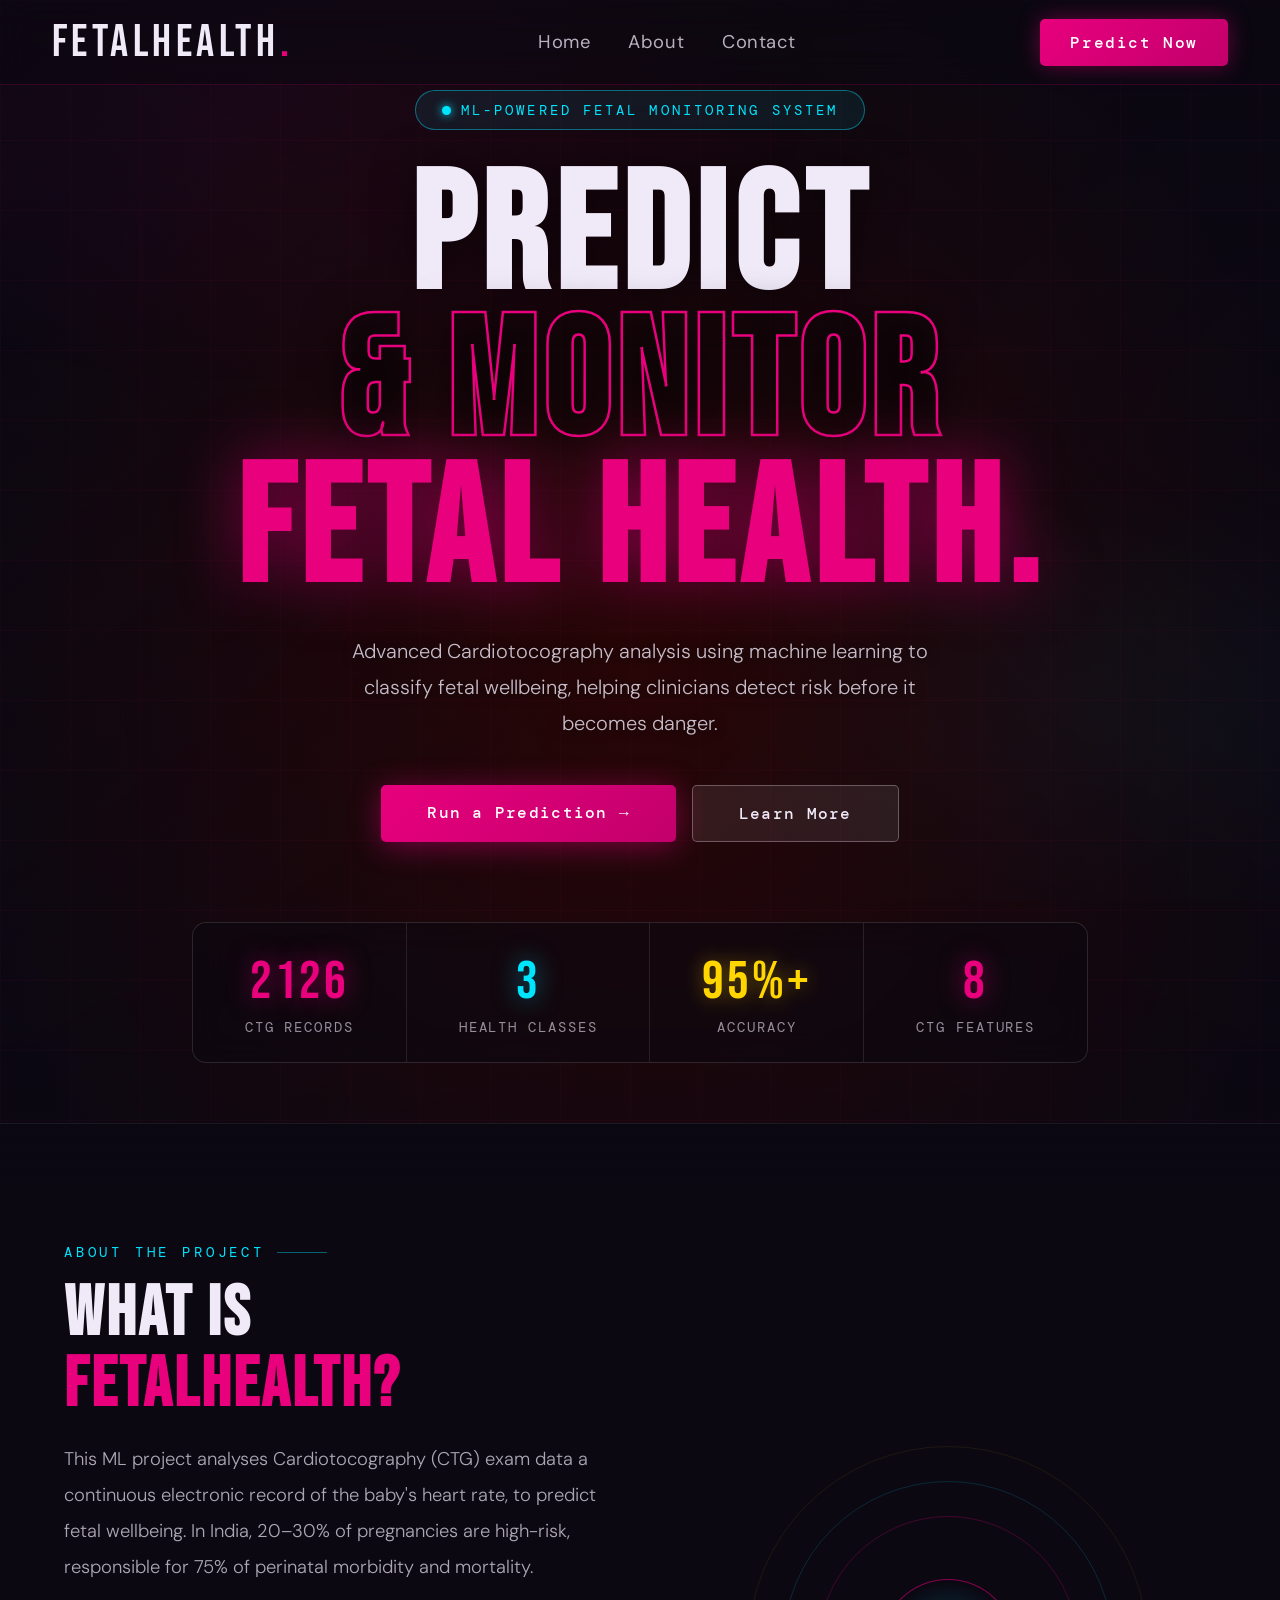
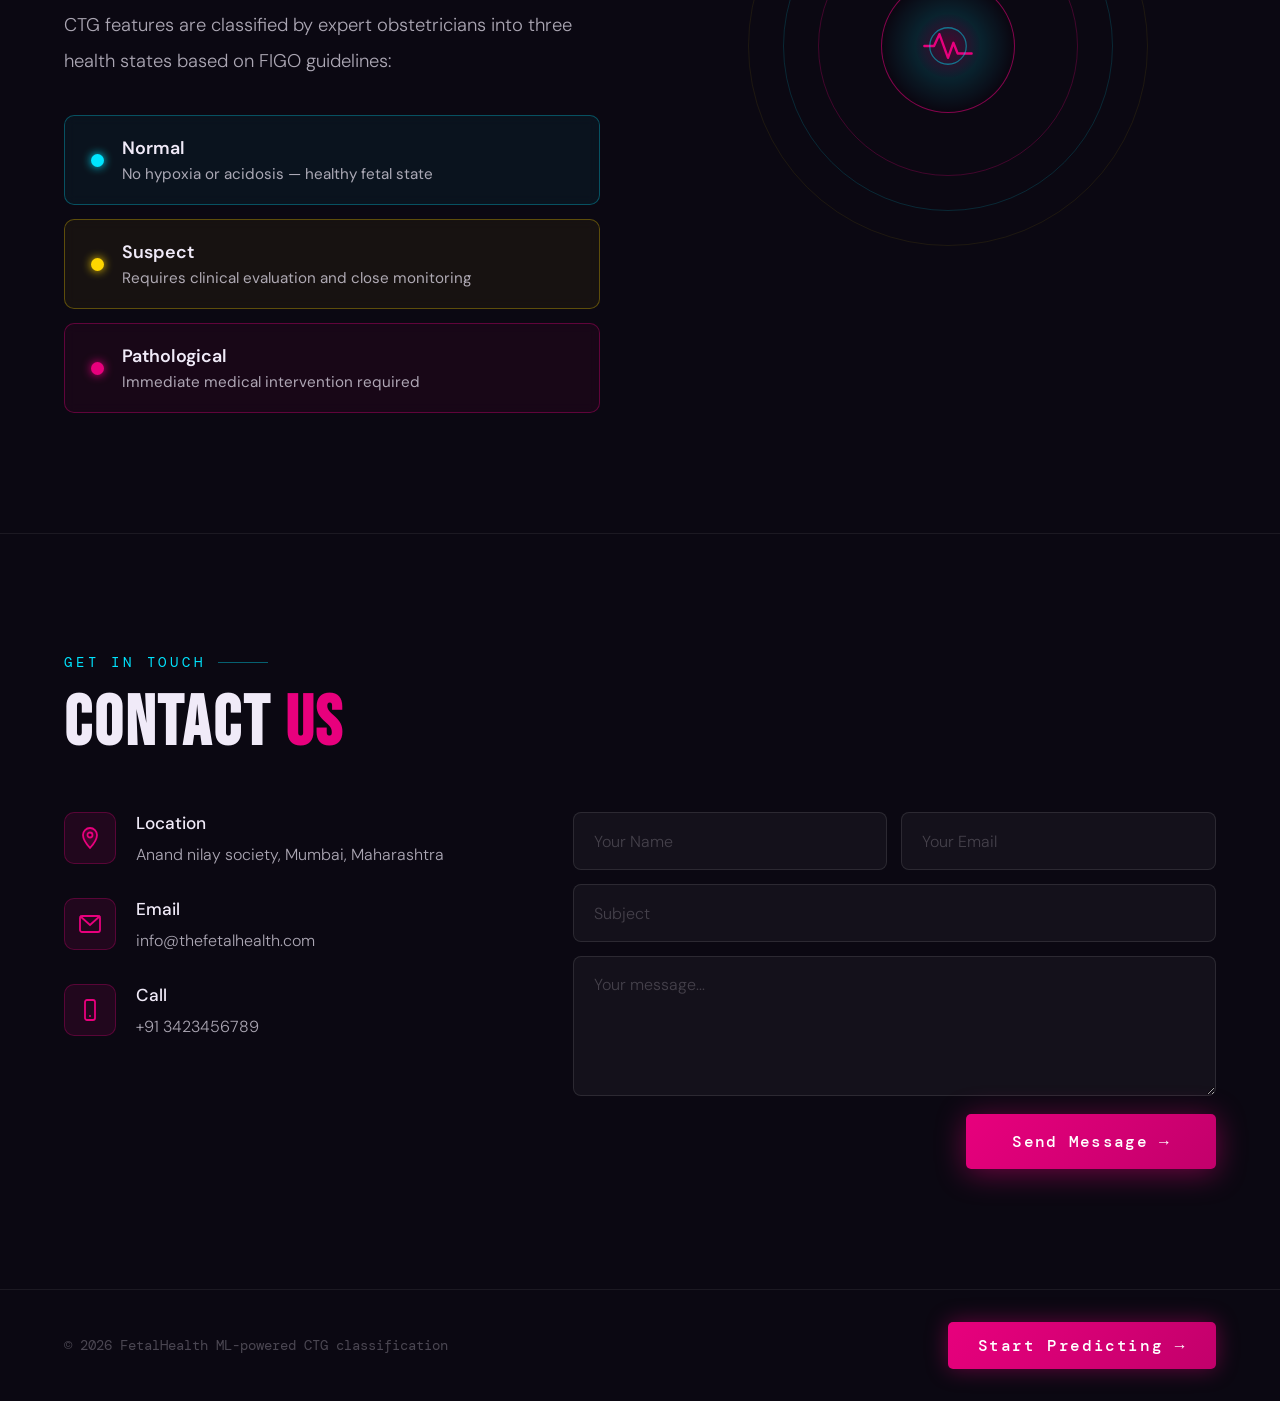
==== commit 879ed994: "Adding the updated files" ====
--- a/templates/index.html
+++ b/templates/index.html
@@ -14,14 +14,14 @@
       --cyan:#00e5ff;
       --gold:#ffd600;
       --white:#f0eaf8;
-      --muted:rgba(240,234,248,0.55);
+      --muted:rgba(240,234,248,0.70);
     }
     html{scroll-behavior:smooth}
     body{
       background:var(--bg);
       color:var(--white);
       font-family:'DM Sans',sans-serif;
-      font: size 18px; /* increased base font */
+      font-size:20px;
       overflow-x:hidden;
       min-height:100vh;
     }
@@ -30,27 +30,27 @@
     nav{
       position:fixed;top:0;left:0;right:0;z-index:200;
       display:flex;align-items:center;justify-content:space-between;
-      padding:0 52px;height: 85px;
+      padding:0 52px;height:85px;
       background:rgba(11,8,18,0.55);
       backdrop-filter:blur(18px);
       border-bottom:1px solid rgba(232,0,125,0.18);
     }
     .logo{
-      font-family:'Sans serif',monospace;
-      font-size:2.5rem;letter-spacing:0.1em;
+      font-family:'Bebas Neue',sans-serif;
+      font-size:2.8rem;letter-spacing:0.1em;
       color:var(--white);text-decoration:none;display:flex;align-items:center;
     }
-    .logo .dot{color:var(--magenta);font-size:2.5rem;line-height:0.5;margin-left:1px}
+    .logo .dot{color:var(--magenta);font-size:3rem;line-height:0.5;margin-left:1px}
     .nav-links{display:flex;gap:38px;align-items:center}
     .nav-links a{
       color:var(--white);text-decoration:none;
-      font: size 1.09rem;font-weight:400;opacity:0.75;
+      font-size:1.15rem;font-weight:400;opacity:0.75;
       transition:opacity .2s,color .2s;letter-spacing:0.03em;
     }
     .nav-links a:hover{opacity:1;color:var(--cyan)}
     .btn-cta{
-      font-family:'Sans serif',monospace;font: size 1em;font-weight:500;letter-spacing:0.1em;
-      padding:11px 28px;border-radius:5px;
+      font-family:'DM Mono',monospace;font-size:1rem;font-weight:500;letter-spacing:0.1em;
+      padding:13px 30px;border-radius:5px;
       background:linear-gradient(135deg,var(--magenta),#c2006b);
       color:#fff;border:none;cursor:pointer;text-decoration:none;
       box-shadow:0 0 22px rgba(232,0,125,0.4);
@@ -58,7 +58,7 @@
     }
     .btn-cta:hover{box-shadow:0 0 38px rgba(232,0,125,0.65);transform:translateY(-1px)}
 
-    /* ── HERO with real baby image ── */
+    /* ── HERO ── */
     .hero{
       position:relative;z-index:1;
       min-height:100vh;
@@ -69,25 +69,23 @@
       overflow:hidden;
     }
 
-    /* Real fetal ultrasound / baby in womb image from Unsplash (free) */
+    /* Baby bump / pregnancy photo — warm, emotional */
     .hero-bg-img{
       position:absolute;inset:0;z-index:0;
-      background-image: url('https://images.unsplash.com/photo-1584820927498-cfe5211fd8bf?w=1800&q=80');
+      background-image:url('https://images.unsplash.com/photo-1615766553246-9147b6d50e90?q=80&w=870&auto=format&fit=crop&ixlib=rb-4.1.0&ixid=M3wxMjA3fDB8MHxwaG90by1wYWdlfHx8fGVufDB8fHx8fA%3D%3D');
       background-size:cover;
-      background-position:center 30%;
+      background-position:center 25%;
       background-repeat:no-repeat;
-      filter:brightness(0.38) saturate(0.7);
-    }
-
-    /* Dark warm overlay on top of image — matches original red-dark mood */
+      filter:brightness(0.32) saturate(0.65);
+    }
+
     .hero-overlay{
       position:absolute;inset:0;z-index:1;
       background:
-        radial-gradient(ellipse 80% 100% at 50% 60%, rgba(80,10,0,0.55) 0%, transparent 70%),
-        linear-gradient(180deg, rgba(11,8,18,0.45) 0%, rgba(11,8,18,0.15) 40%, rgba(11,8,18,0.65) 100%);
-    }
-
-    /* Subtle animated grid on top of image */
+        radial-gradient(ellipse 80% 100% at 50% 60%, rgba(60,5,0,0.60) 0%, transparent 70%),
+        linear-gradient(180deg, rgba(11,8,18,0.50) 0%, rgba(11,8,18,0.10) 40%, rgba(11,8,18,0.70) 100%);
+    }
+
     .hero-grid{
       position:absolute;inset:0;z-index:2;pointer-events:none;
       background-image:
@@ -98,7 +96,6 @@
     }
     @keyframes gridMove{from{background-position:0 0}to{background-position:70px 70px}}
 
-    /* All hero content sits above the bg */
     .hero-content{
       position:relative;z-index:3;
       display:flex;flex-direction:column;
@@ -106,23 +103,23 @@
     }
 
     .pill{
-      font-family:'Sans serif',monospace;font-size:0.8rem;letter-spacing:0.22em;text-transform:uppercase;
-      padding:9px 24px;border-radius:100px;
+      font-family:'DM Mono',monospace;font-size:0.88rem;letter-spacing:0.22em;text-transform:uppercase;
+      padding:10px 26px;border-radius:100px;
       border:1px solid rgba(0,229,255,0.42);color:var(--cyan);
       background:rgba(0,229,255,0.08);margin-bottom:36px;
       animation:fadeUp .6s ease both;
       display:inline-flex;align-items:center;gap:10px;
     }
     .pill-dot{
-      width:8px;height:8px;border-radius:50%;
+      width:9px;height:9px;border-radius:50%;
       background:var(--cyan);box-shadow:0 0 10px var(--cyan);
       animation:blink 1.6s ease-in-out infinite;
     }
     @keyframes blink{0%,100%{opacity:1}50%{opacity:0.25}}
 
     h1.hero-title{
-      font-family:'Sans serif',monospace;
-      font-size:clamp(4rem,13vw,10.5rem);
+      font-family:'Bebas Neue',sans-serif;
+      font-size:clamp(4.5rem,13vw,11rem);
       line-height:.88;letter-spacing:.04em;
       animation:fadeUp .7s .1s ease both;
       text-shadow:0 2px 40px rgba(0,0,0,0.6);
@@ -138,9 +135,9 @@
     }
 
     .hero-sub{
-      margin-top:28px;max-width:560px;
-      font-size:1.15rem;font-weight:300;line-height:1.8;
-      color:rgba(240,234,248,0.75);
+      margin-top:28px;max-width:600px;
+      font-size:1.25rem;font-weight:300;line-height:1.8;
+      color:rgba(240,234,248,0.80);
       animation:fadeUp .7s .2s ease both;
       text-shadow:0 1px 12px rgba(0,0,0,0.8);
     }
@@ -150,8 +147,8 @@
       animation:fadeUp .7s .3s ease both;
     }
     .btn-primary{
-      font-family:'Sans serif',monospace;font-size:0.92rem;font-weight:500;letter-spacing:.08em;
-      padding:16px 44px;border-radius:5px;
+      font-family:'DM Mono',monospace;font-size:1rem;font-weight:500;letter-spacing:.08em;
+      padding:17px 46px;border-radius:5px;
       background:linear-gradient(135deg,var(--magenta),#c2006b);
       color:#fff;border:none;cursor:pointer;text-decoration:none;
       box-shadow:0 4px 30px rgba(232,0,125,.45);
@@ -159,8 +156,8 @@
     }
     .btn-primary:hover{transform:translateY(-2px);box-shadow:0 8px 40px rgba(232,0,125,.65)}
     .btn-ghost{
-      font-family:'Sans serif',monospace;font-size:0.92rem;font-weight:500;letter-spacing:.08em;
-      padding:16px 44px;border-radius:5px;
+      font-family:'DM Mono',monospace;font-size:1rem;font-weight:500;letter-spacing:.08em;
+      padding:17px 46px;border-radius:5px;
       background:rgba(255,255,255,0.08);
       color:var(--white);
       border:1px solid rgba(240,234,248,.3);
@@ -176,13 +173,13 @@
       background:rgba(11,8,18,0.55);backdrop-filter:blur(16px);
       animation:fadeUp .7s .4s ease both;
     }
-    .stat{padding:24px 48px;text-align:center}
+    .stat{padding:26px 52px;text-align:center}
     .stat+.stat{border-left:1px solid rgba(255,255,255,.1)}
-    .sv{font-family:'Bebas Neue',sans-serif;font-size:3rem;letter-spacing:.05em}
+    .sv{font-family:'Bebas Neue',sans-serif;font-size:3.4rem;letter-spacing:.05em}
     .sv.m{color:var(--magenta);text-shadow:0 0 24px rgba(232,0,125,.5)}
     .sv.c{color:var(--cyan);text-shadow:0 0 24px rgba(0,229,255,.5)}
     .sv.g{color:var(--gold);text-shadow:0 0 20px rgba(255,214,0,.4)}
-    .sl{font-size:0.78rem;color:rgba(240,234,248,0.55);letter-spacing:.14em;margin-top:4px;font-family:'Sans serif',monospace;text-transform:uppercase}
+    .sl{font-size:0.85rem;color:rgba(240,234,248,0.60);letter-spacing:.14em;margin-top:5px;font-family:'DM Mono',monospace;text-transform:uppercase}
 
     /* ABOUT */
     #about{
@@ -198,37 +195,37 @@
         radial-gradient(ellipse 60% 50% at 85% 80%,rgba(0,229,255,0.07) 0%,transparent 55%);
     }
     .sec-tag{
-      font-family:'Sans serif',monospace;font-size:0.78rem;letter-spacing:.28em;text-transform:uppercase;
-      color:var(--cyan);margin-bottom:16px;display:flex;align-items:center;gap:12px;
+      font-family:'DM Mono',monospace;font-size:0.85rem;letter-spacing:.28em;text-transform:uppercase;
+      color:var(--cyan);margin-bottom:18px;display:flex;align-items:center;gap:12px;
     }
     .sec-tag::after{content:'';width:50px;height:1px;background:var(--cyan);opacity:.4}
     .about-grid{display:grid;grid-template-columns:1fr 1fr;gap:80px;align-items:center;margin-top:8px}
     h2.sh{
       font-family:'Bebas Neue',sans-serif;
-      font-size:clamp(3.2rem,5.5vw,5.2rem);
+      font-size:clamp(3.5rem,5.5vw,5.6rem);
       line-height:1;letter-spacing:.04em;
     }
     h2.sh em{font-style:normal;color:var(--magenta)}
     .about-p{
-      margin-top:22px;font-size:1.08rem;line-height:1.9;
+      margin-top:22px;font-size:1.15rem;line-height:1.95;
       color:var(--muted);font-weight:300;
     }
     .class-list{margin-top:36px;display:flex;flex-direction:column;gap:14px}
     .cls{
       display:flex;align-items:center;gap:18px;
-      padding:18px 24px;border-radius:10px;border:1px solid;
+      padding:20px 26px;border-radius:10px;border:1px solid;
       backdrop-filter:blur(6px);transition:transform .2s;cursor:default;
     }
     .cls:hover{transform:translateX(8px)}
     .cls.n{border-color:rgba(0,229,255,.3);background:rgba(0,229,255,.05)}
     .cls.s{border-color:rgba(255,214,0,.3);background:rgba(255,214,0,.05)}
     .cls.p{border-color:rgba(232,0,125,.35);background:rgba(232,0,125,.06)}
-    .cls-dot{width:11px;height:11px;border-radius:50%;flex-shrink:0}
+    .cls-dot{width:13px;height:13px;border-radius:50%;flex-shrink:0}
     .cls.n .cls-dot{background:var(--cyan);box-shadow:0 0 10px var(--cyan)}
     .cls.s .cls-dot{background:var(--gold);box-shadow:0 0 10px var(--gold)}
     .cls.p .cls-dot{background:var(--magenta);box-shadow:0 0 10px var(--magenta)}
-    .cls-name{font-weight:500;font-size:1.05rem}
-    .cls-desc{font-size:0.88rem;color:var(--muted);margin-top:3px}
+    .cls-name{font-weight:600;font-size:1.12rem}
+    .cls-desc{font-size:0.95rem;color:var(--muted);margin-top:4px}
 
     .about-orb{position:relative;display:flex;align-items:center;justify-content:center;height:400px}
     .orb-ring{position:absolute;border-radius:50%;border:1px solid;animation:spin 14s linear infinite}
@@ -256,34 +253,34 @@
     .ci-list{display:flex;flex-direction:column;gap:30px}
     .ci{display:flex;gap:20px;align-items:flex-start}
     .ci-icon{
-      width:48px;height:48px;border-radius:10px;flex-shrink:0;
+      width:52px;height:52px;border-radius:10px;flex-shrink:0;
       background:rgba(232,0,125,.1);border:1px solid rgba(232,0,125,.28);
       display:flex;align-items:center;justify-content:center;
     }
-    .ci-icon svg{width:22px;height:22px;stroke:var(--magenta);fill:none;stroke-width:1.8}
-    .ci strong{display:block;font-size:1rem;font-weight:500;margin-bottom:6px}
-    .ci span{font-size:0.92rem;color:var(--muted);line-height:1.7;font-weight:300}
+    .ci-icon svg{width:24px;height:24px;stroke:var(--magenta);fill:none;stroke-width:1.8}
+    .ci strong{display:block;font-size:1.08rem;font-weight:500;margin-bottom:6px}
+    .ci span{font-size:1rem;color:var(--muted);line-height:1.7;font-weight:300}
 
     .cform{display:flex;flex-direction:column;gap:14px}
     .cform-row{display:grid;grid-template-columns:1fr 1fr;gap:14px}
     .cform input,.cform textarea{
       background:rgba(255,255,255,.04);border:1px solid rgba(255,255,255,.1);
-      border-radius:8px;padding:16px 20px;color:var(--white);
-      font-family:'DM Sans',sans-serif;font-size:1rem;font-weight:300;
+      border-radius:8px;padding:17px 20px;color:var(--white);
+      font-family:'DM Sans',sans-serif;font-size:1.05rem;font-weight:300;
       outline:none;width:100%;transition:border-color .2s,background .2s;
     }
     .cform input:focus,.cform textarea:focus{border-color:rgba(232,0,125,.5);background:rgba(232,0,125,.04)}
-    .cform input::placeholder,.cform textarea::placeholder{color:rgba(240,234,248,.22);font-size:0.95rem}
-    .cform textarea{min-height:130px;resize:vertical}
+    .cform input::placeholder,.cform textarea::placeholder{color:rgba(240,234,248,.22);font-size:1rem}
+    .cform textarea{min-height:140px;resize:vertical}
 
     /* FOOTER */
     footer{
       position:relative;z-index:1;
-      padding:30px 64px;
+      padding:32px 64px;
       border-top:1px solid rgba(255,255,255,.07);
       display:flex;align-items:center;justify-content:space-between;
     }
-    footer p{font-family:'DM Mono',monospace;font-size:0.8rem;color:rgba(240,234,248,.25)}
+    footer p{font-family:'DM Mono',monospace;font-size:0.88rem;color:rgba(240,234,248,.28)}
 
     @keyframes fadeUp{from{opacity:0;transform:translateY(28px)}to{opacity:1;transform:translateY(0)}}
 
@@ -319,11 +316,9 @@
 
 <!-- ══ HERO ══ -->
 <section class="hero">
-  <!-- Real baby/fetal image background -->
+  <!-- Mother with baby bump — warm & emotional -->
   <div class="hero-bg-img"></div>
-  <!-- Dark warm overlay -->
   <div class="hero-overlay"></div>
-  <!-- Subtle grid -->
   <div class="hero-grid"></div>
 
   <div class="hero-content">
@@ -348,7 +343,7 @@
       <div class="stat"><div class="sv m">2126</div><div class="sl">CTG Records</div></div>
       <div class="stat"><div class="sv c">3</div><div class="sl">Health Classes</div></div>
       <div class="stat"><div class="sv g">95%+</div><div class="sl">Accuracy</div></div>
-      <div class="stat"><div class="sv m">20</div><div class="sl">CTG Features</div></div>
+      <div class="stat"><div class="sv m">8</div><div class="sl">CTG Features</div></div>
     </div>
   </div>
 </section>
